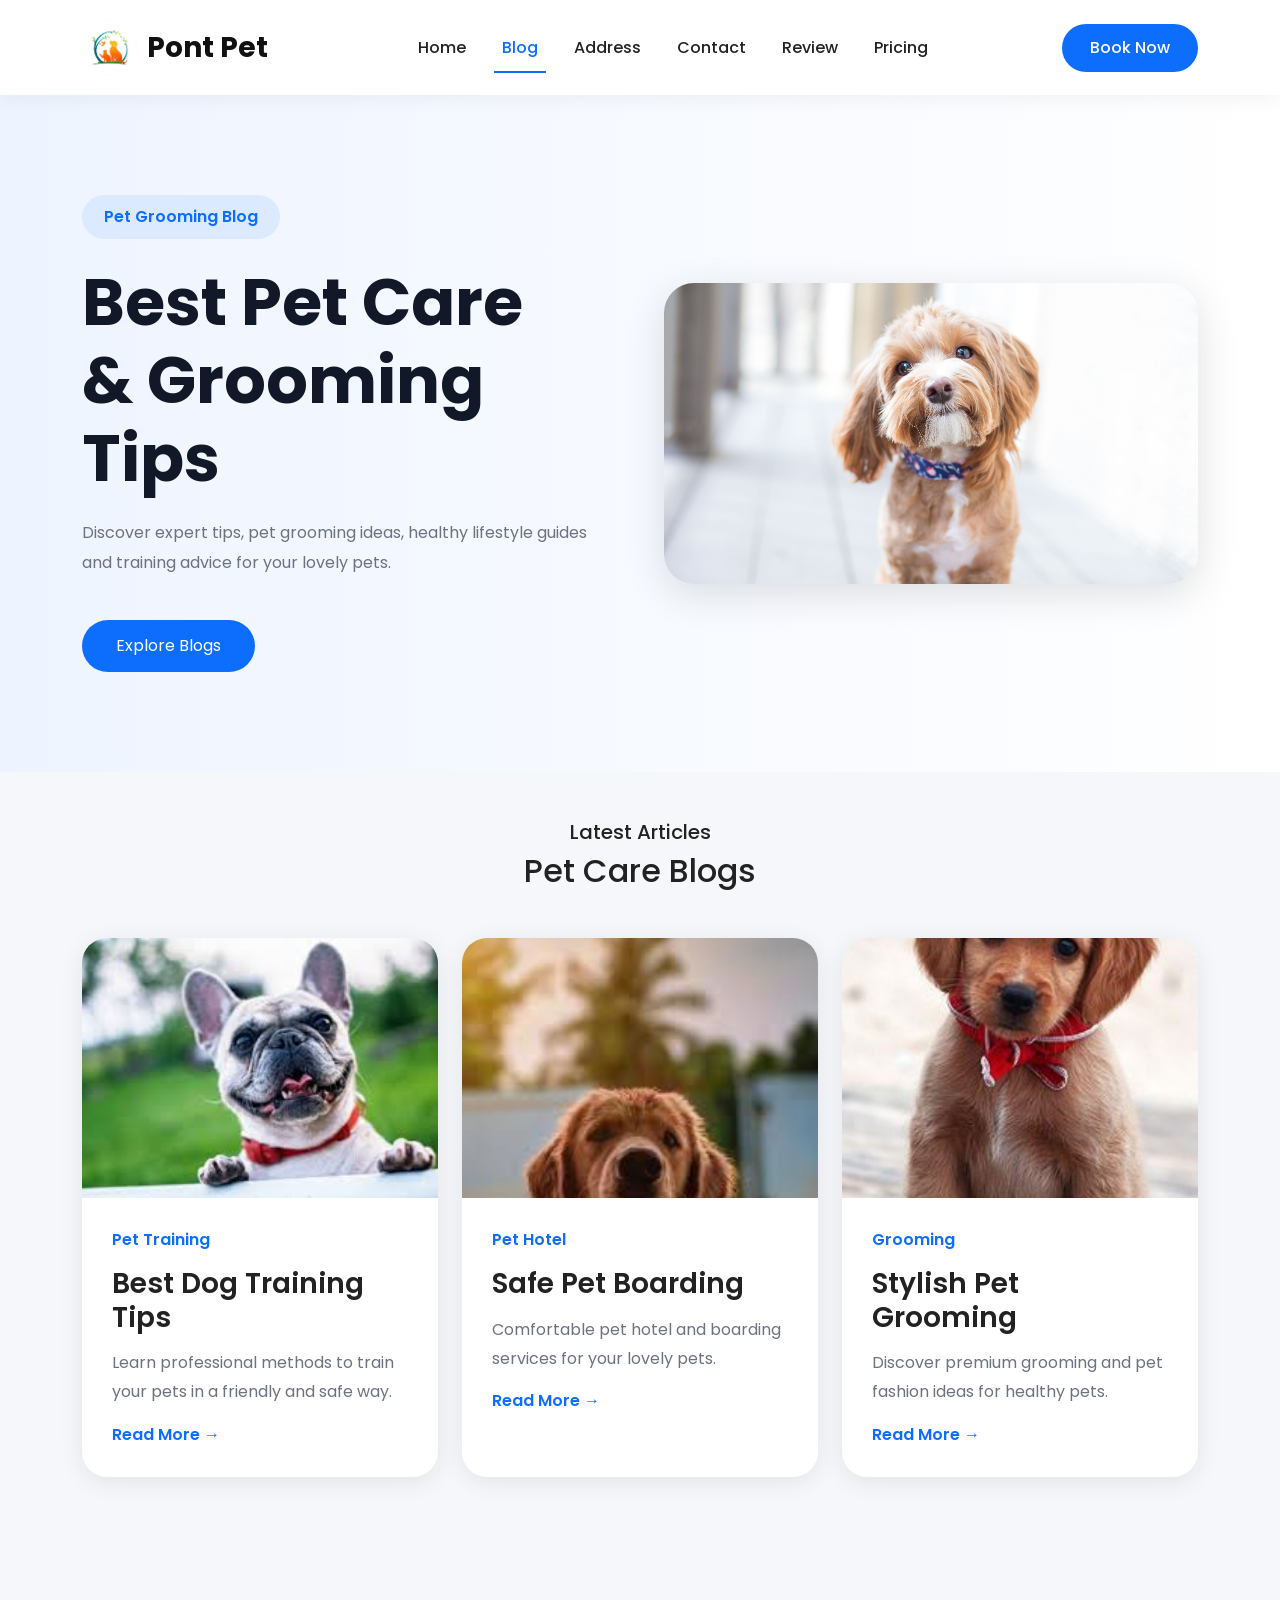
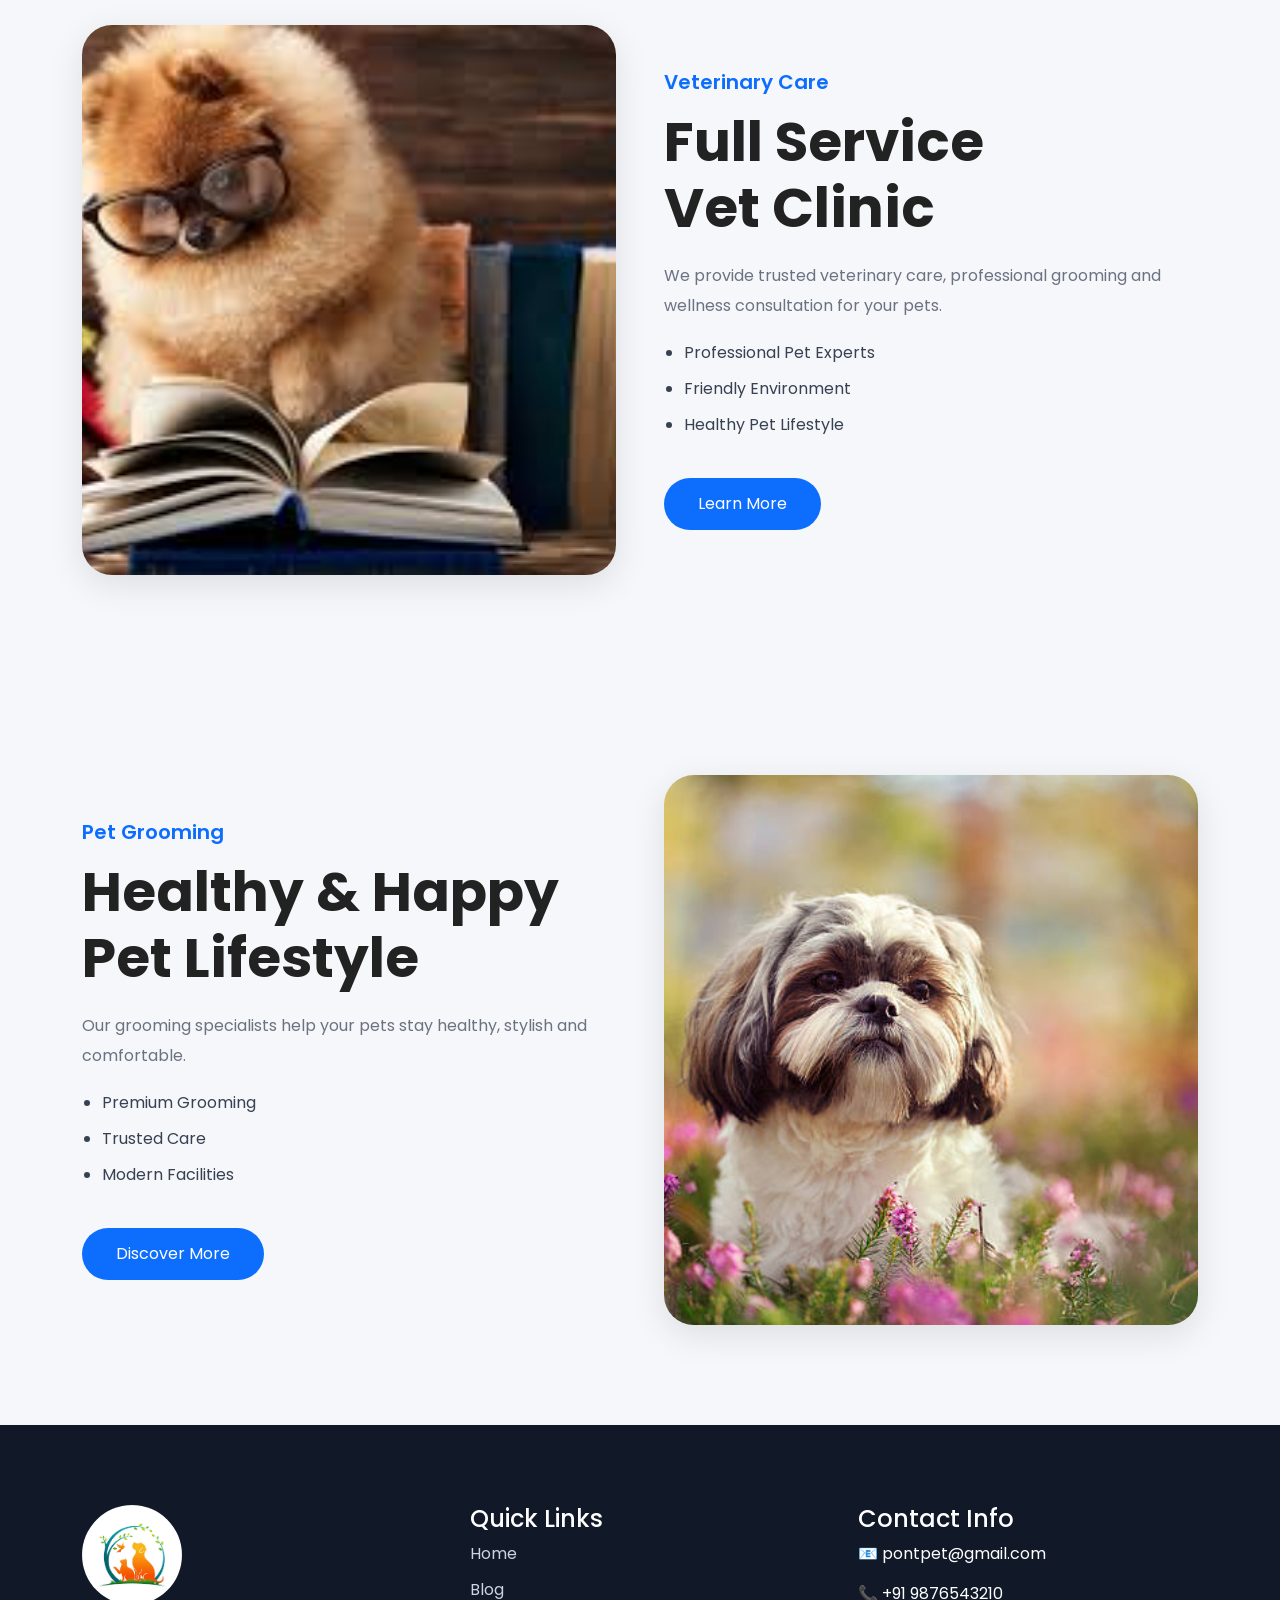
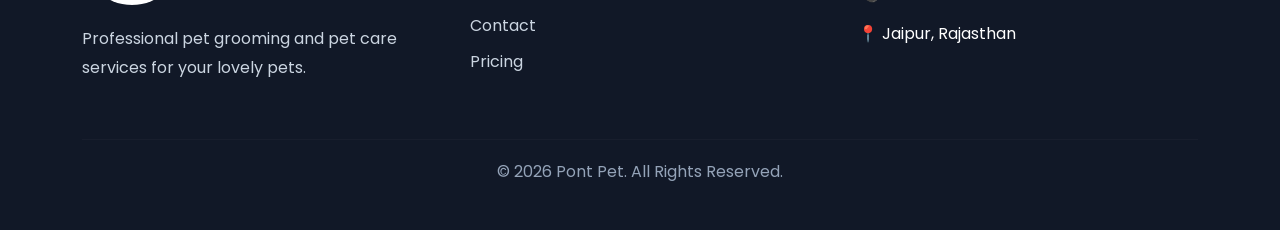
==== Blog.html @ 6004a2c7 "Pont Pet website completed" ====
<!DOCTYPE html>
<html lang="en">

<head>

    <meta charset="UTF-8">

    <meta name="viewport"
          content="width=device-width, initial-scale=1.0">

    <title>Pont Pet | Blog</title>

    <!-- Bootstrap CSS -->

    <link href="https://cdn.jsdelivr.net/npm/bootstrap@5.3.8/dist/css/bootstrap.min.css"
          rel="stylesheet">

    <!-- Google Font -->

    <link rel="preconnect"
          href="https://fonts.googleapis.com">

    <link rel="preconnect"
          href="https://fonts.gstatic.com"
          crossorigin>

    <link href="https://fonts.googleapis.com/css2?family=Poppins:wght@300;400;500;600;700&display=swap"
          rel="stylesheet">

    <!-- CSS -->

    <link rel="stylesheet"
          href="css/style.css">

</head>

<body>


<!-- ================= NAVBAR ================= -->

<nav class="navbar navbar-expand-lg custom-navbar sticky-top">

    <div class="container">

        <!-- LOGO -->

        <a class="navbar-brand"
           href="LinkPage.html">

            <img src="images/animal-pet-logo-template-vector.jpg"
                 alt="logo">

            <span>Pont Pet</span>

        </a>

        <!-- TOGGLE -->

        <button class="navbar-toggler"
                type="button"
                data-bs-toggle="collapse"
                data-bs-target="#navbarContent">

            <span class="navbar-toggler-icon"></span>

        </button>

        <!-- MENU -->

        <div class="collapse navbar-collapse"
             id="navbarContent">

            <ul class="navbar-nav mx-auto">

                <li class="nav-item">
                    <a class="nav-link"
                       href="LinkPage.html">
                        Home
                    </a>
                </li>

                <li class="nav-item">
                    <a class="nav-link active"
                       href="Blog.html">
                        Blog
                    </a>
                </li>

                <li class="nav-item">
                    <a class="nav-link"
                       href="Address.html">
                        Address
                    </a>
                </li>

                <li class="nav-item">
                    <a class="nav-link"
                       href="Contact.html">
                        Contact
                    </a>
                </li>

                <li class="nav-item">
                    <a class="nav-link"
                       href="Review.html">
                        Review
                    </a>
                </li>

                <li class="nav-item">
                    <a class="nav-link"
                       href="Pricing.html">
                        Pricing
                    </a>
                </li>

            </ul>

            <!-- BUTTON -->

            <a href="Book.html"
               class="nav-btn">
                Book Now
            </a>

        </div>

    </div>

</nav>

<!-- ================= HERO SECTION ================= -->

<section class="blog-hero-section">

    <div class="container">

        <div class="row align-items-center g-5">

            <div class="col-lg-6">

                <div class="blog-hero-content">

                    <span class="blog-tag">
                        Pet Grooming Blog
                    </span>

                    <h1>
                        Best Pet Care <br>
                        & Grooming Tips
                    </h1>

                    <p>

                        Discover expert tips, pet grooming ideas,
                        healthy lifestyle guides and training advice
                        for your lovely pets.

                    </p>

                    <a href="#blogs"
                       class="hero-blog-btn">

                        Explore Blogs

                    </a>

                </div>

            </div>

            <div class="col-lg-6">

                <img src="images/GettyImages-598175960-cute-dog-headshot.jpg"
                     alt="pet"
                     class="img-fluid blog-hero-img">

            </div>

        </div>

    </div>

</section>

<!-- ================= BLOG CARDS ================= -->

<section class="blog-card-section py-5"
         id="blogs">

    <div class="container">

        <div class="text-center mb-5">

            <h5 class="section-subtitle">
                Latest Articles
            </h5>

            <h2 class="section-title">
                Pet Care Blogs
            </h2>

        </div>

        <div class="row g-4">

            <!-- CARD 1 -->

            <div class="col-md-6 col-lg-4">

                <div class="blog-card">

                    <img src="images/images.jpeg"
                         alt="blog">

                    <div class="blog-card-content">

                        <span>
                            Pet Training
                        </span>

                        <h3>
                            Best Dog Training Tips
                        </h3>

                        <p>

                            Learn professional methods to train
                            your pets in a friendly and safe way.

                        </p>

                        <a href="#">
                            Read More →
                        </a>

                    </div>

                </div>

            </div>

            <!-- CARD 2 -->

            <div class="col-md-6 col-lg-4">

                <div class="blog-card">

                    <img src="images/download.jpeg"
                         alt="blog">

                    <div class="blog-card-content">

                        <span>
                            Pet Hotel
                        </span>

                        <h3>
                            Safe Pet Boarding
                        </h3>

                        <p>

                            Comfortable pet hotel and boarding
                            services for your lovely pets.

                        </p>

                        <a href="#">
                            Read More →
                        </a>

                    </div>

                </div>

            </div>

            <!-- CARD 3 -->

            <div class="col-md-6 col-lg-4">

                <div class="blog-card">

                    <img src="images/e2421ea92c654c3e88aa220b69cbd9e3.jpg"
                         alt="blog">

                    <div class="blog-card-content">

                        <span>
                            Grooming
                        </span>

                        <h3>
                            Stylish Pet Grooming
                        </h3>

                        <p>

                            Discover premium grooming and pet
                            fashion ideas for healthy pets.

                        </p>

                        <a href="#">
                            Read More →
                        </a>

                    </div>

                </div>

            </div>

        </div>

    </div>

</section>

<!-- ================= ABOUT SECTION ================= -->

<section class="blog-about-section">

    <div class="container">

        <div class="row align-items-center g-5">

            <div class="col-lg-6">

                <img src="images/images (1).jpeg"
                     alt="dog"
                     class="img-fluid about-blog-img">

            </div>

            <div class="col-lg-6">

                <div class="about-blog-content">

                    <h5>
                        Veterinary Care
                    </h5>

                    <h2>
                        Full Service <br>
                        Vet Clinic
                    </h2>

                    <p>

                        We provide trusted veterinary care,
                        professional grooming and wellness
                        consultation for your pets.

                    </p>

                    <ul>

                        <li>
                            Professional Pet Experts
                        </li>

                        <li>
                            Friendly Environment
                        </li>

                        <li>
                            Healthy Pet Lifestyle
                        </li>

                    </ul>

                    <a href="#"
                       class="about-blog-btn">

                        Learn More

                    </a>

                </div>

            </div>

        </div>

    </div>

</section>

<!-- ================= SECOND SECTION ================= -->

<section class="blog-second-section">

    <div class="container">

        <div class="row align-items-center g-5 flex-lg-row-reverse">

            <div class="col-lg-6">

                <img src="images/istockphoto-515783902-612x612.jpg"
                     alt="dog"
                     class="img-fluid about-blog-img">

            </div>

            <div class="col-lg-6">

                <div class="about-blog-content">

                    <h5>
                        Pet Grooming
                    </h5>

                    <h2>
                        Healthy & Happy <br>
                        Pet Lifestyle
                    </h2>

                    <p>

                        Our grooming specialists help your pets
                        stay healthy, stylish and comfortable.

                    </p>

                    <ul>

                        <li>
                            Premium Grooming
                        </li>

                        <li>
                            Trusted Care
                        </li>

                        <li>
                            Modern Facilities
                        </li>

                    </ul>

                    <a href="#"
                       class="about-blog-btn">

                        Discover More

                    </a>

                </div>

            </div>

        </div>

    </div>

</section>

<!-- ================= FOOTER ================= -->

<footer class="footer-section">

    <div class="container">

        <div class="row g-5">

            <div class="col-lg-4">

                <img src="images/animal-pet-logo-template-vector.jpg"
                     alt="logo"
                     class="footer-logo">

                <p class="footer-text">

                    Professional pet grooming and pet care
                    services for your lovely pets.

                </p>

            </div>

            <div class="col-lg-4">

                <h4 class="footer-title">
                    Quick Links
                </h4>

                <ul class="footer-links">

                    <li>
                        <a href="index.html">
                            Home
                        </a>
                    </li>

                    <li>
                        <a href="Blog.html">
                            Blog
                        </a>
                    </li>

                    <li>
                        <a href="Contact.html">
                            Contact
                        </a>
                    </li>

                    <li>
                        <a href="Pricing.html">
                            Pricing
                        </a>
                    </li>

                </ul>

            </div>

            <div class="col-lg-4">

                <h4 class="footer-title">
                    Contact Info
                </h4>

                <p class="footer-contact">
                    📧 pontpet@gmail.com
                </p>

                <p class="footer-contact">
                    📞 +91 9876543210
                </p>

                <p class="footer-contact">
                    📍 Jaipur, Rajasthan
                </p>

            </div>

        </div>

        <hr class="footer-line">

        <div class="text-center">

            <p class="copyright">

                © 2026 Pont Pet. All Rights Reserved.

            </p>

        </div>

    </div>

</footer>

<!-- Bootstrap JS -->

<script src="https://cdn.jsdelivr.net/npm/bootstrap@5.3.8/dist/js/bootstrap.bundle.min.js"></script>

<!-- JS -->

<script src="js/script.js"></script>

</body>

</html>
---- css/style.css ----
*{
    margin: 0;
    padding: 0;
    box-sizing: border-box;
}

body{
    font-family: 'Poppins', sans-serif;
    background: #f5f7fb;
    color: #222;
}

/* ================= NAVBAR ================= */

.custom-navbar{
    background: #fff;
    padding: 15px 0;
    box-shadow: 0 2px 20px rgba(0,0,0,0.06);
}

.navbar-brand{
    display: flex;
    align-items: center;
    gap: 10px;
    text-decoration: none;
    font-size: 28px;
    font-weight: 700;
    color: #111;
}

.navbar-brand img{
    width: 55px;
    height: 55px;
    object-fit: cover;
    border-radius: 50%;
}

.nav-link{
    color: #222 !important;
    margin: 0 10px;
    font-weight: 500;
    position: relative;
    transition: 0.3s;
}

.nav-link:hover,
.nav-link.active{
    color: #0d6efd !important;
}

.nav-link::after{
    content: "";
    position: absolute;
    left: 0;
    bottom: -5px;
    width: 0%;
    height: 2px;
    background: #0d6efd;
    transition: 0.3s;
}

.nav-link:hover::after,
.nav-link.active::after{
    width: 100%;
}

.nav-btn{
    background: #0d6efd;
    color: white;
    text-decoration: none;
    padding: 12px 28px;
    border-radius: 40px;
    font-weight: 500;
    transition: 0.3s;
}

.nav-btn:hover{
    background: #0b5ed7;
    color: white;
}

/* ================= HERO ================= */

.hero-section{
    position: relative;
}

.hero-image{
    height: 90vh;
    object-fit: cover;
}

.hero-overlay{
    position: absolute;
    inset: 0;
    background: rgba(0,0,0,0.55);
}

.hero-content{
    bottom: 18%;
    text-align: left;
}

.hero-tag{
    display: inline-block;
    background: rgba(255,255,255,0.2);
    padding: 10px 24px;
    border-radius: 40px;
    color: white;
    margin-bottom: 20px;
    backdrop-filter: blur(10px);
}

.hero-content h1{
    font-size: 70px;
    font-weight: 700;
    line-height: 1.2;
}

.hero-content p{
    max-width: 550px;
    font-size: 18px;
    margin-top: 20px;
}

.hero-buttons{
    display: flex;
    gap: 15px;
    margin-top: 30px;
}

.hero-btn{
    background: #0d6efd;
    color: white;
    text-decoration: none;
    padding: 14px 30px;
    border-radius: 40px;
    transition: 0.3s;
}

.hero-btn:hover{
    background: #0b5ed7;
    color: white;
}

.hero-btn-outline{
    border: 1px solid white;
    color: white;
    text-decoration: none;
    padding: 14px 30px;
    border-radius: 40px;
    transition: 0.3s;
}

.hero-btn-outline:hover{
    background: white;
    color: #111;
}

/* ================= SECTION ================= */

.services-section,
.about-section,
.testimonial-section,
.blog-section{
    padding: 100px 0;
}

.section-heading h5{
    color: #0d6efd;
    font-weight: 600;
    margin-bottom: 10px;
}

.section-heading h2{
    font-size: 48px;
    font-weight: 700;
}

.section-heading p{
    color: #666;
    margin-top: 15px;
}

/* ================= SERVICE CARD ================= */

.service-card{
    background: white;
    padding: 40px 25px;
    border-radius: 25px;
    transition: 0.4s;
    height: 100%;
    box-shadow: 0 5px 20px rgba(0,0,0,0.06);
}

.service-card:hover{
    transform: translateY(-10px);
}

.service-card img{
    width: 80px;
    margin-bottom: 20px;
}

.service-card h4{
    margin-bottom: 15px;
    font-weight: 600;
}

/* ================= ABOUT ================= */

.about-img{
    width: 100%;
    border-radius: 30px;
    height: 550px;
    object-fit: cover;
}

.about-content h5{
    color: #0d6efd;
    margin-bottom: 10px;
}

.about-content h2{
    font-size: 52px;
    font-weight: 700;
    line-height: 1.3;
}

.about-content p{
    margin: 25px 0;
    color: #666;
    line-height: 1.8;
}

.about-content ul{
    padding-left: 20px;
}

.about-content li{
    margin-bottom: 12px;
}

.about-btn{
    display: inline-block;
    margin-top: 25px;
    background: #0d6efd;
    color: white;
    text-decoration: none;
    padding: 14px 32px;
    border-radius: 40px;
}

/* ================= TESTIMONIAL ================= */

.testimonial-card{
    background: white;
    border-radius: 25px;
    overflow: hidden;
    box-shadow: 0 5px 20px rgba(0,0,0,0.06);
}

.testimonial-card img{
    width: 100%;
    height: 320px;
    object-fit: cover;
}

.testimonial-content{
    padding: 30px;
}

/* ================= BLOG ================= */

.blog-card{
    background: white;
    border-radius: 25px;
    overflow: hidden;
    transition: 0.4s;
    height: 100%;
    box-shadow: 0 5px 20px rgba(0,0,0,0.06);
}

.blog-card:hover{
    transform: translateY(-10px);
}

.blog-card img{
    width: 100%;
    height: 250px;
    object-fit: cover;
}

.blog-content{
    padding: 25px;
}

.blog-content h4{
    margin-bottom: 15px;
}

.blog-content a{
    text-decoration: none;
    color: #0d6efd;
    font-weight: 600;
}

/* ================= FOOTER ================= */

.footer-section{
    background: #111827;
    color: white;
    padding: 80px 0 30px;
}

.footer-logo{
    width: 100px;
    border-radius: 50%;
    margin-bottom: 20px;
}

.footer-text{
    color: #cbd5e1;
    line-height: 1.8;
}

.footer-links{
    list-style: none;
    padding: 0;
}

.footer-links li{
    margin-bottom: 12px;
}

.footer-links a{
    color: #cbd5e1;
    text-decoration: none;
    transition: 0.3s;
}

.footer-links a:hover{
    color: #0d6efd;
}

.footer-line{
    border-color: rgba(255,255,255,0.1);
    margin: 40px 0 20px;
}

.copyright{
    color: #94a3b8;
}

/* ================= MOBILE ================= */

@media(max-width:991px){

    .navbar-collapse{
        background: white;
        padding: 20px;
        margin-top: 15px;
        border-radius: 20px;
    }

    .nav-btn{
        display: inline-block;
        margin-top: 15px;
    }

    .hero-content h1{
        font-size: 42px;
    }

    .hero-content{
        bottom: 12%;
    }

    .section-heading h2{
        font-size: 34px;
    }

    .about-content h2{
        font-size: 38px;
    }
}

@media(max-width:768px){

    .hero-image{
        height: 80vh;
    }

    .hero-buttons{
        flex-direction: column;
        width: 220px;
    }

    .hero-content h1{
        font-size: 34px;
    }

    .hero-content p{
        font-size: 15px;
    }

    .services-section,
    .about-section,
    .testimonial-section,
    .blog-section{
        padding: 70px 0;
    }

    .about-img{
        height: 350px;
    }
}
/* ================= BLOG PAGE ================= */

.blog-hero-section{
    padding: 100px 0;
    background: linear-gradient(to right,#eef4ff,#ffffff);
}

.blog-tag{
    background: #dbeafe;
    color: #0d6efd;
    padding: 10px 22px;
    border-radius: 30px;
    font-weight: 600;
    display: inline-block;
    margin-bottom: 25px;
}

.blog-hero-content h1{
    font-size: 65px;
    font-weight: 700;
    line-height: 1.2;
    color: #111827;
}

.blog-hero-content p{
    color: #6b7280;
    margin-top: 20px;
    line-height: 1.9;
    max-width: 550px;
}

.hero-blog-btn{
    display: inline-block;
    margin-top: 25px;
    background: #0d6efd;
    color: white;
    text-decoration: none;
    padding: 14px 34px;
    border-radius: 50px;
    transition: 0.3s;
}

.hero-blog-btn:hover{
    background: #0b5ed7;
    color: white;
}

.blog-hero-img{
    border-radius: 30px;
    box-shadow: 0 10px 40px rgba(0,0,0,0.12);
}


/* BLOG CARD */

.blog-card{
    background: white;
    border-radius: 25px;
    overflow: hidden;
    transition: 0.4s;
    height: 100%;
    box-shadow: 0 5px 25px rgba(0,0,0,0.08);
}

.blog-card:hover{
    transform: translateY(-10px);
}

.blog-card img{
    width: 100%;
    height: 260px;
    object-fit: cover;
}

.blog-card-content{
    padding: 30px;
}

.blog-card-content span{
    color: #0d6efd;
    font-weight: 600;
}

.blog-card-content h3{
    margin-top: 15px;
    font-size: 28px;
    font-weight: 600;
}

.blog-card-content p{
    color: #6b7280;
    margin-top: 15px;
    line-height: 1.8;
}

.blog-card-content a{
    text-decoration: none;
    color: #0d6efd;
    font-weight: 600;
}


/* ABOUT SECTION */

.blog-about-section,
.blog-second-section{
    padding: 100px 0;
}

.about-blog-img{
    border-radius: 30px;
    width: 100%;
    height: 550px;
    object-fit: cover;
    box-shadow: 0 10px 35px rgba(0,0,0,0.1);
}

.about-blog-content h5{
    color: #0d6efd;
    font-weight: 600;
}

.about-blog-content h2{
    font-size: 55px;
    font-weight: 700;
    margin-top: 15px;
    line-height: 1.2;
}

.about-blog-content p{
    color: #6b7280;
    line-height: 1.9;
    margin-top: 20px;
}

.about-blog-content ul{
    padding-left: 20px;
    margin-top: 20px;
}

.about-blog-content ul li{
    margin-bottom: 12px;
    color: #374151;
}

.about-blog-btn{
    display: inline-block;
    margin-top: 25px;
    background: #0d6efd;
    color: white;
    text-decoration: none;
    padding: 14px 34px;
    border-radius: 50px;
    transition: 0.3s;
}

.about-blog-btn:hover{
    background: #0b5ed7;
    color: white;
}


/* MOBILE */

@media(max-width:991px){

    .blog-hero-content{
        text-align: center;
    }

    .blog-hero-content p{
        margin: 20px auto;
    }

    .blog-hero-content h1{
        font-size: 48px;
    }

    .about-blog-content{
        text-align: center;
    }

    .about-blog-content ul{
        text-align: left;
    }

}

@media(max-width:768px){

    .blog-hero-section{
        padding: 70px 0;
    }

    .blog-hero-content h1{
        font-size: 38px;
    }

    .section-title{
        font-size: 36px;
    }

    .about-blog-content h2{
        font-size: 38px;
    }

    .about-blog-img{
        height: 350px;
    }

    .blog-card img{
        height: 220px;
    }

}
/* ================= ADDRESS PAGE ================= */

.address-hero{
    padding: 100px 0;
    background: #f4f7fb;
}

.address-content h1{
    font-size: 60px;
    font-weight: 700;
    line-height: 1.2;
    margin: 20px 0;
    color: #111827;
}

.address-content p{
    color: #6b7280;
    font-size: 17px;
    line-height: 1.8;
}

.address-box{
    background: white;
    padding: 20px 25px;
    border-radius: 20px;
    margin-top: 20px;
    box-shadow: 0 5px 20px rgba(0,0,0,0.06);
}

.address-box h5{
    font-weight: 600;
    margin-bottom: 10px;
}

.address-img{
    width: 100%;
    max-width: 500px;
    border-radius: 30px;
    box-shadow: 0 10px 30px rgba(0,0,0,0.1);
}

.map-section{
    padding: 80px 0;
    background: white;
}

.map-box{
    border-radius: 25px;
    overflow: hidden;
    margin-top: 40px;
    box-shadow: 0 8px 25px rgba(0,0,0,0.08);
}

.info-section{
    padding: 80px 0;
    background: #f4f7fb;
}

.info-card{
    background: white;
    padding: 40px 30px;
    border-radius: 25px;
    text-align: center;
    transition: 0.3s;
    height: 100%;
    box-shadow: 0 5px 20px rgba(0,0,0,0.06);
}

.info-card:hover{
    transform: translateY(-10px);
}

.info-card h3{
    font-size: 28px;
    font-weight: 600;
    margin-bottom: 15px;
}

.info-card p{
    color: #6b7280;
}

/* ================= MOBILE ================= */

@media(max-width:768px){

    .address-hero{
        padding: 60px 0;
        text-align: center;
    }

    .address-content h1{
        font-size: 38px;
    }

    .address-img{
        margin-top: 40px;
    }

}
/* ================= CONTACT PAGE ================= */

.contact-hero{
    padding: 100px 0 50px;
    background: #f4f7fb;
    text-align: center;
}

.contact-heading h1{
    font-size: 60px;
    font-weight: 700;
    line-height: 1.2;
    margin: 20px 0;
    color: #111827;
}

.contact-heading p{
    max-width: 650px;
    margin: auto;
    color: #6b7280;
    font-size: 18px;
}

.contact-section{
    padding: 80px 0;
    background: white;
}

.contact-image-box{
    text-align: center;
}

.contact-img{
    width: 100%;
    max-width: 520px;
    border-radius: 30px;
    box-shadow: 0 10px 30px rgba(0,0,0,0.1);
}

.contact-form-box{
    background: #f9fafb;
    padding: 40px;
    border-radius: 30px;
    box-shadow: 0 8px 25px rgba(0,0,0,0.06);
}

.contact-form-box h2{
    font-size: 40px;
    font-weight: 700;
    margin-bottom: 15px;
}

.contact-form-box p{
    color: #6b7280;
    margin-bottom: 30px;
}

.custom-input{
    border: none;
    padding: 15px 20px;
    border-radius: 15px;
    background: white;
    box-shadow: none;
}

.custom-input:focus{
    border: 1px solid #0d6efd;
    box-shadow: none;
}

.contact-info-section{
    padding: 80px 0;
    background: #f4f7fb;
}

.contact-info-card{
    background: white;
    padding: 35px 25px;
    border-radius: 25px;
    text-align: center;
    transition: 0.3s;
    height: 100%;
    box-shadow: 0 5px 20px rgba(0,0,0,0.06);
}

.contact-info-card:hover{
    transform: translateY(-10px);
}

.contact-info-card h3{
    font-size: 28px;
    margin-bottom: 15px;
}

.contact-info-card p{
    color: #6b7280;
    margin: 0;
}

/* ================= MOBILE ================= */

@media(max-width:768px){

    .contact-heading h1{
        font-size: 38px;
    }

    .contact-form-box{
        padding: 25px;
    }

    .contact-form-box h2{
        font-size: 30px;
    }

}
/* ================= REVIEW HERO ================= */

.review-hero{
    background: linear-gradient(rgba(0,0,0,0.6),
    rgba(0,0,0,0.6)),
    url("../images/pets-3715733_960_720.jpg");

    background-size: cover;
    background-position: center;
    padding: 140px 0;
    text-align: center;
    color: white;
}

.review-hero-content h1{
    font-size: 65px;
    font-weight: 700;
    margin-top: 20px;
    line-height: 1.2;
}

.review-hero-content p{
    max-width: 700px;
    margin: 20px auto 0;
    color: #ddd;
    font-size: 18px;
}

/* ================= REVIEW SECTION ================= */

.review-section{
    padding: 100px 0;
    background: #f8fbff;
}

.review-card{
    background: white;
    padding: 40px 30px;
    border-radius: 25px;
    transition: 0.4s;
    height: 100%;
    box-shadow: 0 10px 30px rgba(0,0,0,0.08);
}

.review-card:hover{
    transform: translateY(-10px);
}

.review-card img{
    width: 140px;
    height: 140px;
    object-fit: cover;
    border-radius: 50%;
    margin-bottom: 25px;
}

.review-card h3{
    font-size: 28px;
    font-weight: 600;
}

.review-stars{
    color: #ffc107;
    font-size: 24px;
    margin: 10px 0;
}

.review-card p{
    color: #666;
    line-height: 1.7;
}

/* ================= REVIEW FORM ================= */

.review-form-section{
    padding: 100px 0;
}

.review-form-box{
    background: white;
    padding: 60px;
    border-radius: 30px;
    box-shadow: 0 10px 40px rgba(0,0,0,0.08);
}

.custom-input{
    height: 55px;
    border-radius: 15px;
    border: 1px solid #ddd;
    padding-left: 20px;
    font-size: 16px;
}

textarea.custom-input{
    height: auto;
    padding-top: 15px;
}

.custom-input:focus{
    border-color: #0d6efd;
    box-shadow: none;
}

.submit-btn{
    background: #0d6efd;
    color: white;
    border: none;
    padding: 15px 40px;
    border-radius: 50px;
    font-size: 16px;
    font-weight: 500;
    transition: 0.3s;
}

.submit-btn:hover{
    background: #0b5ed7;
}

/* ================= MOBILE ================= */

@media(max-width:768px){

    .review-hero{
        padding: 100px 20px;
    }

    .review-hero-content h1{
        font-size: 40px;
    }

    .review-form-box{
        padding: 30px 20px;
    }

}
/* ================= PRICING HERO ================= */

.pricing-hero{
    background: linear-gradient(rgba(0,0,0,0.6),
    rgba(0,0,0,0.6)),
    url("../images/f2e25fa89ad3e970aeb994db60a81303.jpg");

    background-size: cover;
    background-position: center;
    padding: 140px 0;
    text-align: center;
    color: white;
}

.pricing-hero-content h1{
    font-size: 65px;
    font-weight: 700;
    margin-top: 20px;
    line-height: 1.2;
}

.pricing-hero-content p{
    max-width: 700px;
    margin: 20px auto 0;
    color: #ddd;
    font-size: 18px;
}

/* ================= PRICING SECTION ================= */

.pricing-section{
    padding: 100px 0;
    background: #f8fbff;
}

.pricing-card{
    background: white;
    padding: 45px 35px;
    border-radius: 25px;
    position: relative;
    text-align: center;
    transition: 0.4s;
    height: 100%;
    box-shadow: 0 10px 30px rgba(0,0,0,0.08);
}

.pricing-card:hover{
    transform: translateY(-10px);
}

.pricing-card h3{
    font-size: 30px;
    font-weight: 600;
    margin-bottom: 20px;
}

.pricing-card h2{
    font-size: 55px;
    color: #0d6efd;
    font-weight: 700;
}

.pricing-card h2 span{
    font-size: 18px;
    color: #666;
}

.pricing-card p{
    color: #666;
    margin: 20px 0;
    line-height: 1.7;
}

.pricing-card ul{
    list-style: none;
    padding: 0;
    margin-bottom: 30px;
}

.pricing-card ul li{
    margin-bottom: 15px;
    color: #444;
}

.pricing-btn{
    background: #0d6efd;
    color: white;
    text-decoration: none;
    padding: 14px 35px;
    border-radius: 50px;
    display: inline-block;
    transition: 0.3s;
}

.pricing-btn:hover{
    background: #0b5ed7;
    color: white;
}

.active-plan{
    background: #0d6efd;
    color: white;
}

.active-plan h2,
.active-plan h2 span,
.active-plan p,
.active-plan ul li{
    color: white;
}

.active-plan .pricing-btn{
    background: white;
    color: #0d6efd;
}

.popular-badge{
    position: absolute;
    top: -15px;
    right: 20px;
    background: #ffc107;
    color: black;
    padding: 8px 18px;
    border-radius: 30px;
    font-size: 14px;
    font-weight: 600;
}

/* ================= FEATURES ================= */

.pricing-features{
    padding: 80px 0;
}

.feature-box{
    background: white;
    padding: 35px 25px;
    border-radius: 20px;
    text-align: center;
    transition: 0.3s;
    box-shadow: 0 5px 20px rgba(0,0,0,0.08);
}

.feature-box:hover{
    transform: translateY(-8px);
}

.feature-box h4{
    font-size: 24px;
    margin-bottom: 15px;
    font-weight: 600;
}

.feature-box p{
    color: #666;
    line-height: 1.7;
}

/* ================= MOBILE ================= */

@media(max-width:768px){

    .pricing-hero{
        padding: 100px 20px;
    }

    .pricing-hero-content h1{
        font-size: 40px;
    }

    .pricing-card{
        padding: 35px 25px;
    }

}
/* ================= SIGNUP PAGE ================= */

.signup-section{
    background: linear-gradient(rgba(0,0,0,0.6),
    rgba(0,0,0,0.6)),
    url("../images/f2e25fa89ad3e970aeb994db60a81303.jpg");
    background-size: cover;
    background-position: center;
    padding: 80px 0;
}

.signup-card{
    background: #fff;
    padding: 50px 35px;
    border-radius: 25px;
    text-align: center;
    box-shadow: 0 15px 40px rgba(0,0,0,0.15);
}

.signup-logo img{
    width: 90px;
    height: 90px;
    border-radius: 50%;
    object-fit: cover;
    margin-bottom: 20px;
}

.signup-subtitle{
    color: #ff7b00;
    font-size: 18px;
    font-weight: 600;
    margin-bottom: 8px;
}

.signup-title{
    font-size: 42px;
    font-weight: 700;
    color: #222;
    margin-bottom: 15px;
}

.signup-text{
    color: #666;
    margin-bottom: 30px;
    line-height: 1.8;
}

.custom-input{
    height: 55px;
    border-radius: 12px;
    border: 1px solid #ddd;
    padding: 10px 18px;
    font-size: 15px;
    box-shadow: none !important;
}

.custom-input:focus{
    border-color: #ff7b00;
}

.signup-btn{
    width: 100%;
    height: 55px;
    border: none;
    border-radius: 12px;
    background: #ff7b00;
    color: #fff;
    font-size: 16px;
    font-weight: 600;
    transition: 0.3s;
}

.signup-btn:hover{
    background:#0d6efd;;
    transform: translateY(-2px);
}

.signup-bottom-text{
    margin-top: 20px;
    color: #777;
    font-size: 14px;
}

.signup-bottom-text a{
    color: #0d6efd;
    text-decoration: none;
    font-weight: 600;
}

.active-btn{
    background:  #0d6efd;
    color: #fff !important;
}

/* ================= MOBILE ================= */

@media(max-width:768px){

    .signup-card{
        padding: 35px 20px;
    }

    .signup-title{
        font-size: 32px;
    }

}
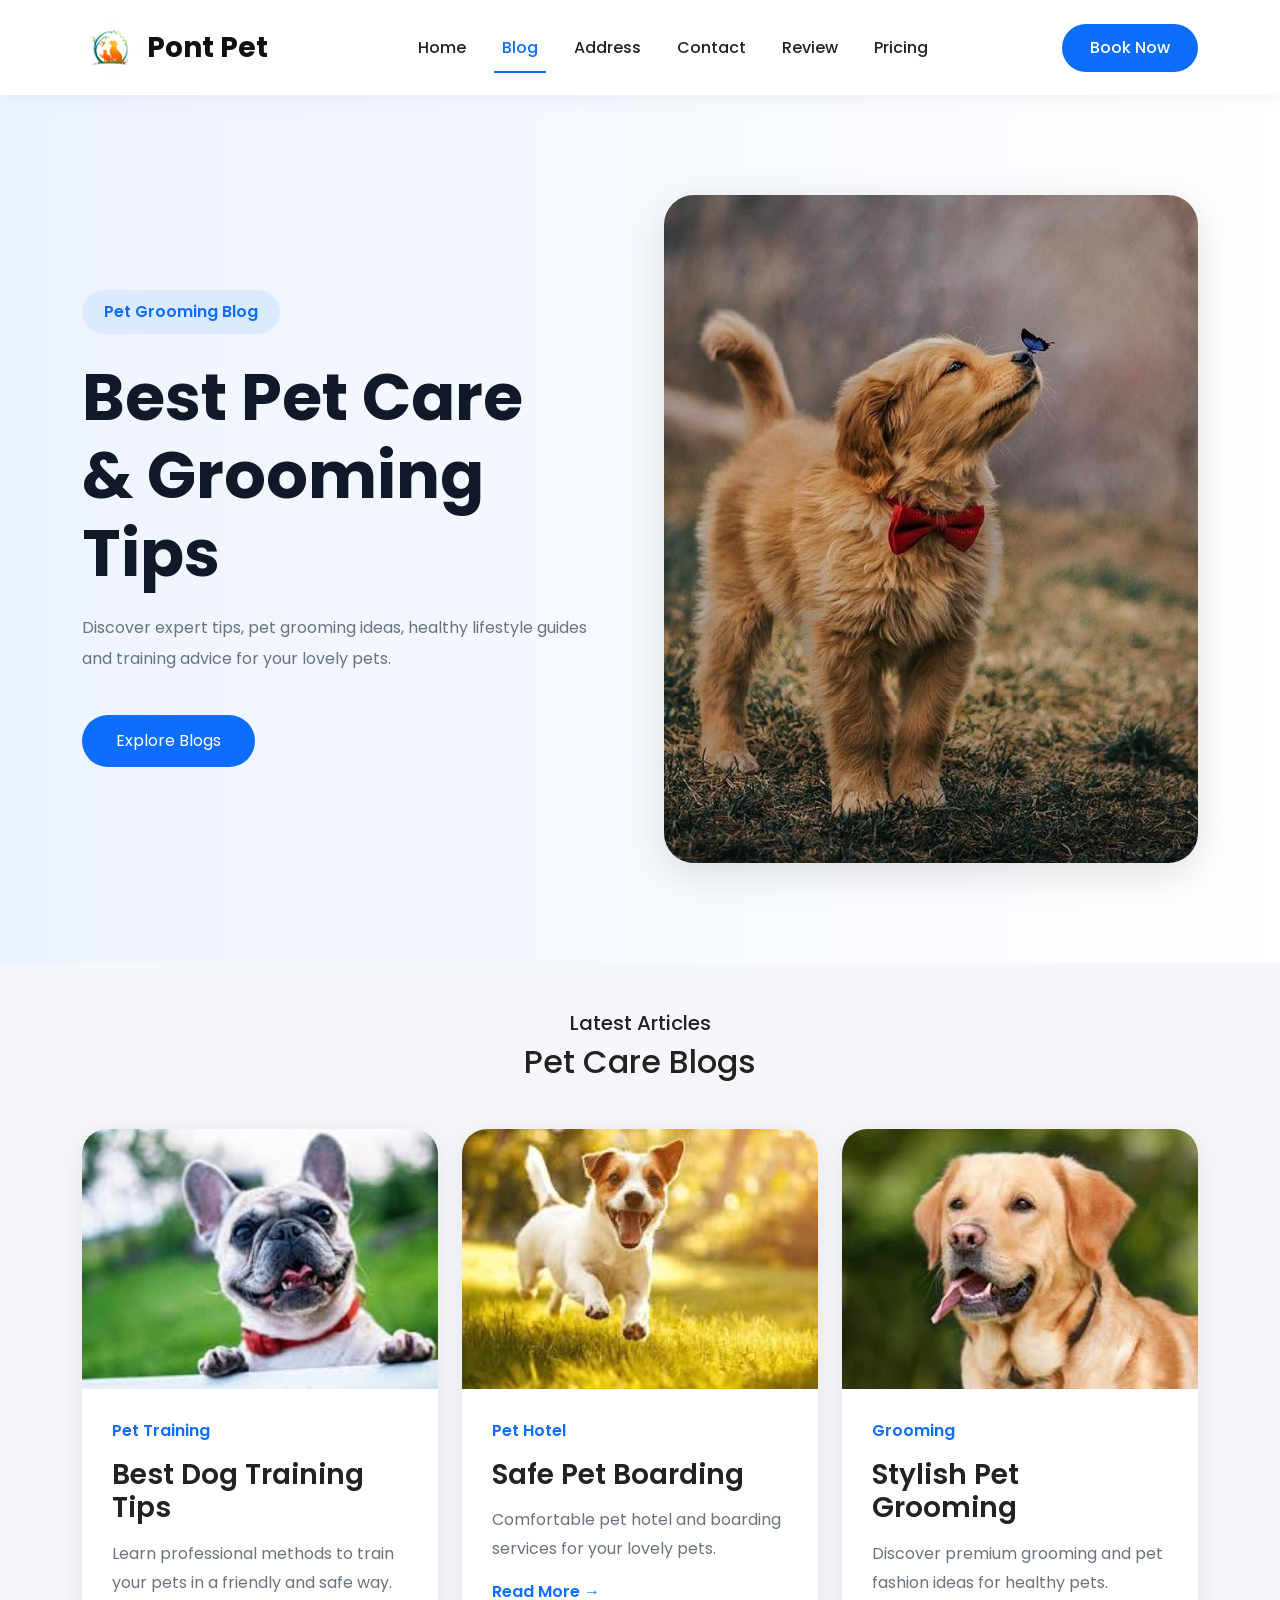
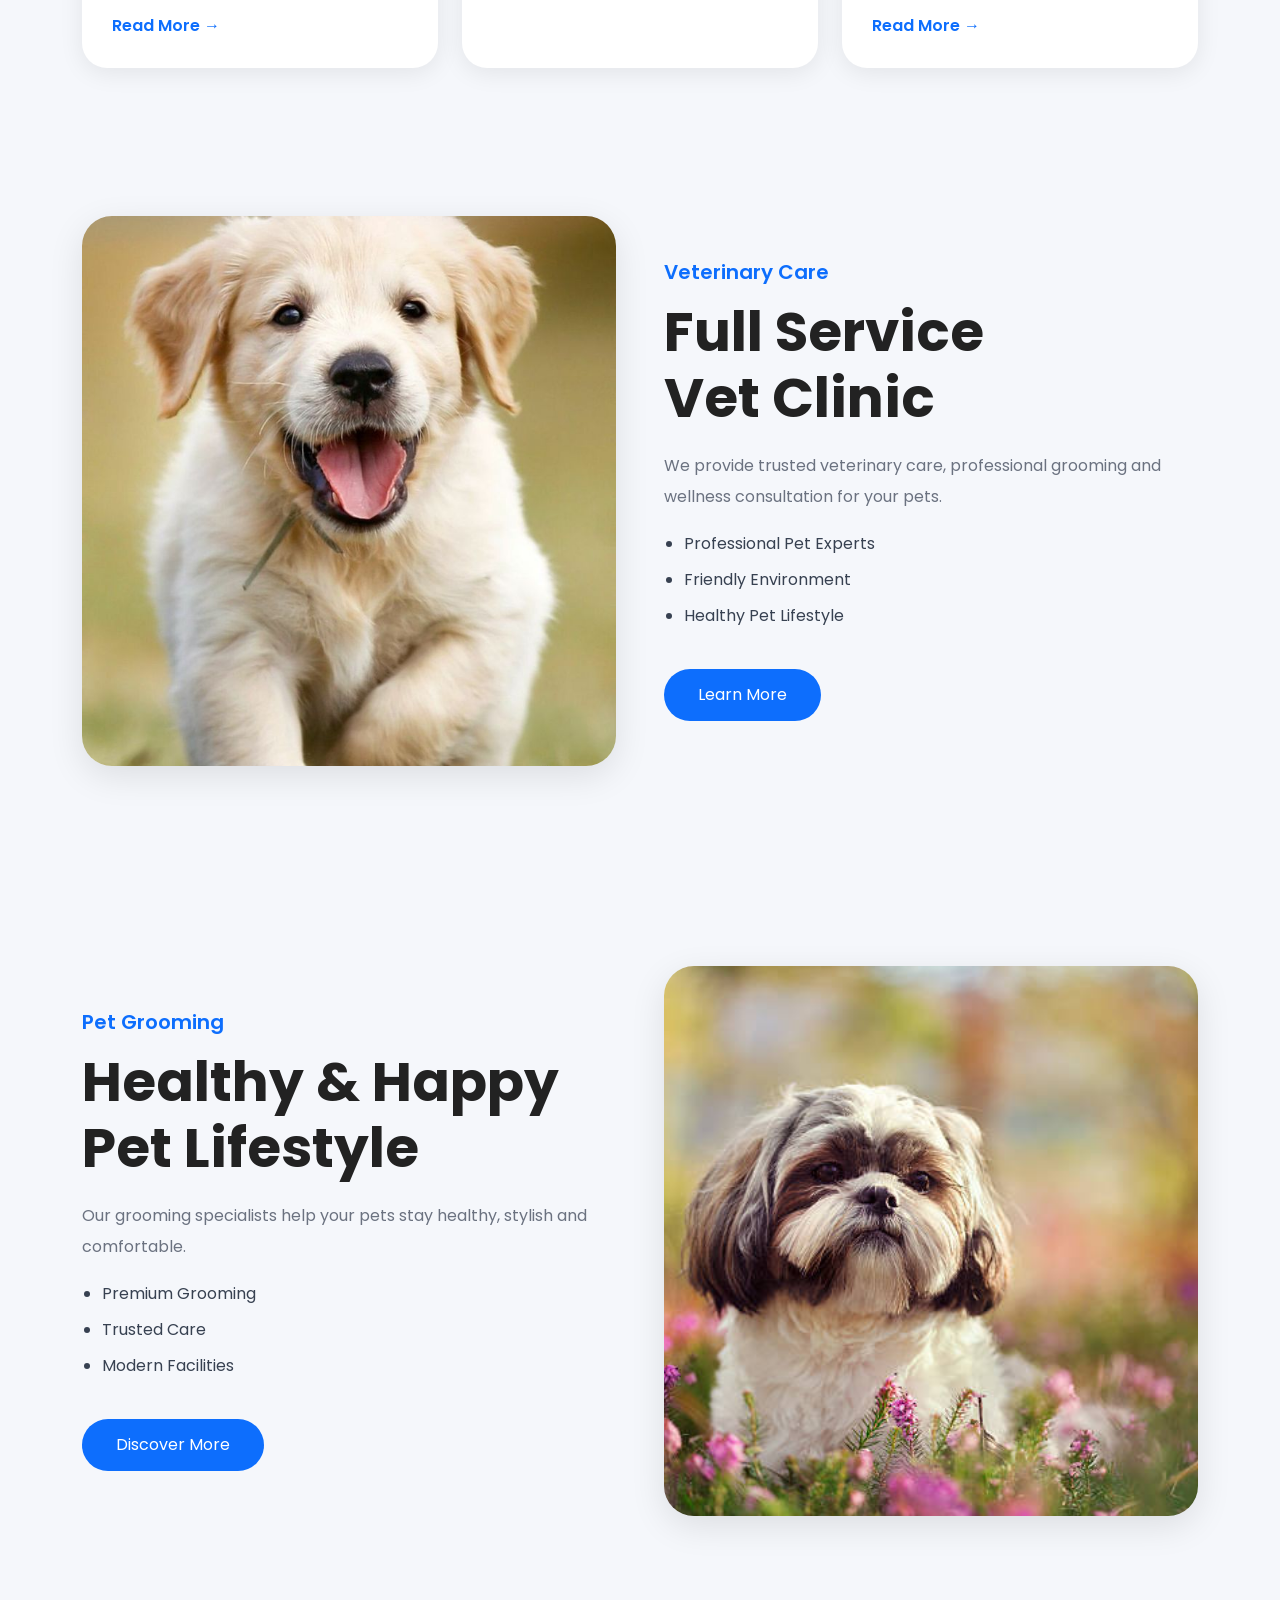
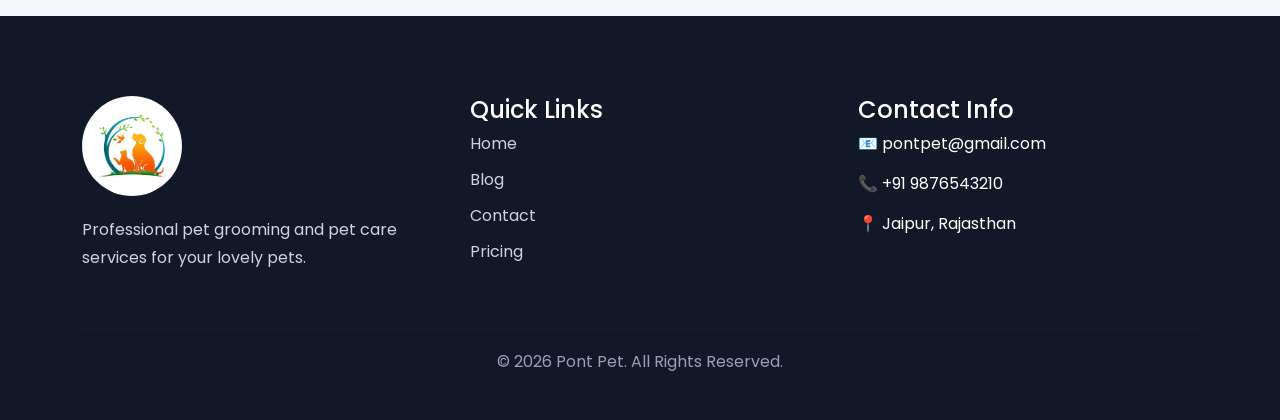
==== commit b73aa235: "Pont Pet website completed" ====
--- a/Blog.html
+++ b/Blog.html
@@ -172,7 +172,7 @@
 
             <div class="col-lg-6">
 
-                <img src="images/GettyImages-598175960-cute-dog-headshot.jpg"
+                <img src="images/1a2e489e16e75ef6e792ba3e0269fa9b.jpg"
                      alt="pet"
                      class="img-fluid blog-hero-img">
 
@@ -247,7 +247,7 @@
 
                 <div class="blog-card">
 
-                    <img src="images/download.jpeg"
+                    <img src="images/dog1.jpeg"
                          alt="blog">
 
                     <div class="blog-card-content">
@@ -283,7 +283,7 @@
 
                 <div class="blog-card">
 
-                    <img src="images/e2421ea92c654c3e88aa220b69cbd9e3.jpg"
+                    <img src="images/dog3.jpeg"
                          alt="blog">
 
                     <div class="blog-card-content">
@@ -329,7 +329,7 @@
 
             <div class="col-lg-6">
 
-                <img src="images/images (1).jpeg"
+                <img src="images/5f3a6f83225a24242fc9a8141198fe61.jpg"
                      alt="dog"
                      class="img-fluid about-blog-img">
 
